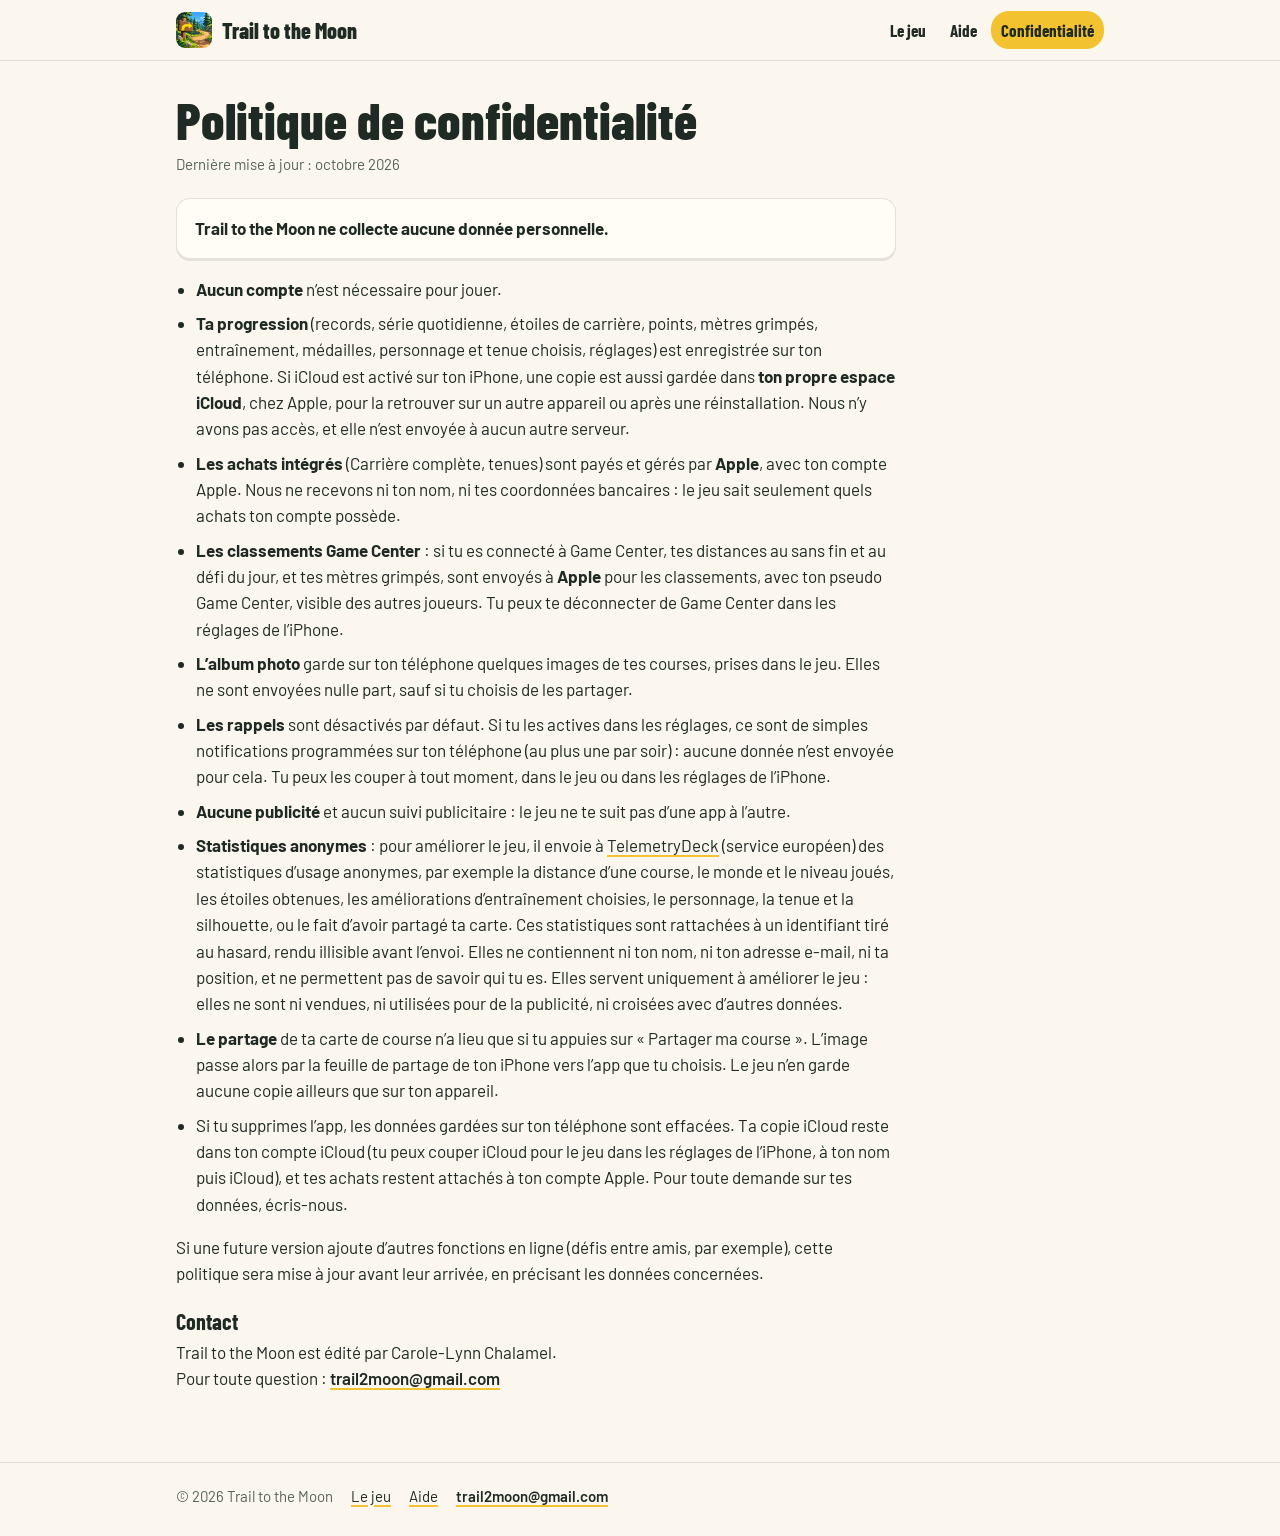
==== confidentialite.html @ 896c07b2 "Pages publiques de Trail to the Moon" ====
<!doctype html>
<html lang="fr">
<head>
<meta charset="utf-8">
<meta name="viewport" content="width=device-width, initial-scale=1, viewport-fit=cover">
<title>Confidentialité · Trail to the Moon</title>
<meta name="description" content="Politique de confidentialité de Trail to the Moon : aucune donnée personnelle collectée.">
<link rel="icon" href="img/favicon.png">
<link rel="apple-touch-icon" href="img/apple-touch-icon.png">
<link rel="preconnect" href="https://fonts.googleapis.com">
<link rel="preconnect" href="https://fonts.gstatic.com" crossorigin>
<link href="https://fonts.googleapis.com/css2?family=Barlow:wght@400;600&family=Barlow+Condensed:wght@700;800&display=swap" rel="stylesheet">
<link rel="stylesheet" href="style.css">
</head>
<body>
<header><div class="wrap">
  <a class="brand" href="./"><img src="img/icone.webp" alt=""><span>Trail to the Moon</span></a>
  <nav><a href="./">Le jeu</a><a href="aide.html">Aide</a><a href="confidentialite.html" aria-current="page">Confidentialité</a></nav>
</div></header>

<!-- Même contenu que PRIVACY.md (dépôt du jeu) : les deux se mettent à jour ensemble -->
<main class="wrap"><div class="doc">
  <h1>Politique de confidentialité</h1>
  <p class="date">Dernière mise à jour : octobre 2026</p>

  <div class="box"><p><strong>Trail to the Moon ne collecte aucune donnée personnelle.</strong></p></div>

  <ul>
    <li><strong>Aucun compte</strong> n’est nécessaire pour jouer.</li>
    <li><strong>Ta progression</strong> (records, série quotidienne, étoiles de carrière, points, mètres grimpés, entraînement, médailles, personnage et tenue choisis, réglages) est enregistrée sur ton téléphone. Si iCloud est activé sur ton iPhone, une copie est aussi gardée dans <strong>ton propre espace iCloud</strong>, chez Apple, pour la retrouver sur un autre appareil ou après une réinstallation. Nous n’y avons pas accès, et elle n’est envoyée à aucun autre serveur.</li>
    <li><strong>Les achats intégrés</strong> (Carrière complète, tenues) sont payés et gérés par <strong>Apple</strong>, avec ton compte Apple. Nous ne recevons ni ton nom, ni tes coordonnées bancaires : le jeu sait seulement quels achats ton compte possède.</li>
    <li><strong>Les classements Game Center</strong> : si tu es connecté à Game Center, tes distances au sans fin et au défi du jour, et tes mètres grimpés, sont envoyés à <strong>Apple</strong> pour les classements, avec ton pseudo Game Center, visible des autres joueurs. Tu peux te déconnecter de Game Center dans les réglages de l’iPhone.</li>
    <li><strong>L’album photo</strong> garde sur ton téléphone quelques images de tes courses, prises dans le jeu. Elles ne sont envoyées nulle part, sauf si tu choisis de les partager.</li>
    <li><strong>Les rappels</strong> sont désactivés par défaut. Si tu les actives dans les réglages, ce sont de simples notifications programmées sur ton téléphone (au plus une par soir) : aucune donnée n’est envoyée pour cela. Tu peux les couper à tout moment, dans le jeu ou dans les réglages de l’iPhone.</li>
    <li><strong>Aucune publicité</strong> et aucun suivi publicitaire : le jeu ne te suit pas d’une app à l’autre.</li>
    <li><strong>Statistiques anonymes</strong> : pour améliorer le jeu, il envoie à <a href="https://telemetrydeck.com/privacy/">TelemetryDeck</a> (service européen) des statistiques d’usage anonymes, par exemple la distance d’une course, le monde et le niveau joués, les étoiles obtenues, les améliorations d’entraînement choisies, le personnage, la tenue et la silhouette, ou le fait d’avoir partagé ta carte. Ces statistiques sont rattachées à un identifiant tiré au hasard, rendu illisible avant l’envoi. Elles ne contiennent ni ton nom, ni ton adresse e-mail, ni ta position, et ne permettent pas de savoir qui tu es. Elles servent uniquement à améliorer le jeu : elles ne sont ni vendues, ni utilisées pour de la publicité, ni croisées avec d’autres données.</li>
    <li><strong>Le partage</strong> de ta carte de course n’a lieu que si tu appuies sur « Partager ma course ». L’image passe alors par la feuille de partage de ton iPhone vers l’app que tu choisis. Le jeu n’en garde aucune copie ailleurs que sur ton appareil.</li>
    <li>Si tu supprimes l’app, les données gardées sur ton téléphone sont effacées. Ta copie iCloud reste dans ton compte iCloud (tu peux couper iCloud pour le jeu dans les réglages de l’iPhone, à ton nom puis iCloud), et tes achats restent attachés à ton compte Apple. Pour toute demande sur tes données, écris-nous.</li>
  </ul>

  <p>Si une future version ajoute d’autres fonctions en ligne (défis entre amis, par exemple), cette politique sera mise à jour avant leur arrivée, en précisant les données concernées.</p>

  <h3>Contact</h3>
  <p>Trail to the Moon est édité par Carole-Lynn Chalamel.<br>
  Pour toute question : <a class="mail" href="mailto:trail2moon@gmail.com">trail2moon@gmail.com</a></p>
</div></main>

<footer><div class="wrap">
  <span>© 2026 Trail to the Moon</span>
  <a href="./">Le jeu</a>
  <a href="aide.html">Aide</a>
  <a class="mail" href="mailto:trail2moon@gmail.com">trail2moon@gmail.com</a>
</div></footer>
</body>
</html>
---- style.css ----
/* Pages publiques de Trail to the Moon : présentation, aide, confidentialité (mêmes couleurs et polices que le jeu) */
:root{
  --bg:#FBF7EE; --card:#FFFDF6; --ink:#1F2A24; --muted:#56635B; --line:rgba(31,42,36,.12);
  --bib:#F2C230; --green:#2E8B6E; --shadow:0 2px 0 rgba(31,42,36,.10);
  --cond:'Barlow Condensed','Arial Narrow',sans-serif; --text:Barlow,system-ui,-apple-system,sans-serif;
}
@media (prefers-color-scheme: dark){
  :root:not([data-theme="light"]){ --bg:#141A16; --card:#1E2620; --ink:#EEF0E8; --muted:#AAB5AD; --line:rgba(238,240,232,.14); --shadow:none; }
}
:root[data-theme="dark"]{ --bg:#141A16; --card:#1E2620; --ink:#EEF0E8; --muted:#AAB5AD; --line:rgba(238,240,232,.14); --shadow:none; }

*{box-sizing:border-box}
html{-webkit-text-size-adjust:100%}
body{margin:0;background:var(--bg);color:var(--ink);font-family:var(--text);font-size:17px;line-height:1.55}
img{max-width:100%;display:block}
a{color:inherit;text-decoration-color:var(--bib);text-decoration-thickness:2px;text-underline-offset:3px}
.wrap{max-width:960px;margin:0 auto;padding:0 16px}

/* en-tête */
header{position:sticky;top:0;z-index:5;background:color-mix(in srgb, var(--bg) 88%, transparent);-webkit-backdrop-filter:blur(8px);backdrop-filter:blur(8px);border-bottom:1px solid var(--line)}
header .wrap{display:flex;align-items:center;justify-content:space-between;gap:12px;min-height:60px}
.brand{display:flex;align-items:center;gap:10px;text-decoration:none;font-family:var(--cond);font-weight:800;font-size:22px;white-space:nowrap}
.brand img{width:36px;height:36px;border-radius:9px}
nav{display:flex;gap:4px;flex-wrap:wrap;justify-content:flex-end}
nav a{text-decoration:none;font-family:var(--cond);font-weight:700;font-size:17px;padding:6px 10px;border-radius:18px}
nav a[aria-current="page"]{background:var(--bib);color:#1F2A24}
/* petit écran : l'icône seule, le menu tient sur une ligne */
@media (max-width:480px){ .brand span{display:none} nav a{font-size:16px;padding:6px 9px} }

/* accueil */
.hero{position:relative;min-height:min(78vh,640px);display:flex;align-items:flex-end;overflow:hidden;color:#FFFDF6}
.hero img{position:absolute;inset:0;width:100%;height:100%;object-fit:cover;object-position:50% 40%}
.hero::after{content:"";position:absolute;inset:0;background:linear-gradient(180deg,rgba(20,26,22,0) 35%,rgba(20,26,22,.78) 100%)}
.hero .wrap{position:relative;z-index:1;width:100%;padding-bottom:32px}
.hero h1{font-family:var(--cond);font-weight:800;font-size:clamp(46px,11vw,84px);line-height:.92;margin:0 0 10px;text-shadow:0 2px 12px rgba(0,0,0,.35)}
.hero p{font-size:clamp(17px,4.4vw,21px);max-width:560px;margin:0 0 16px;text-shadow:0 1px 8px rgba(0,0,0,.4)}
.pill{display:inline-flex;align-items:center;gap:8px;font-family:var(--cond);font-weight:700;font-size:19px;padding:10px 18px;border-radius:24px;background:var(--bib);color:#1F2A24;text-decoration:none}

section{padding:40px 0 8px}
h2{font-family:var(--cond);font-weight:800;font-size:34px;line-height:1;margin:0 0 14px}
h3{font-family:var(--cond);font-weight:700;font-size:22px;line-height:1.1;margin:22px 0 6px}
p{margin:0 0 14px}
.lead{color:var(--muted);font-size:18px;max-width:680px}

.feats{display:grid;grid-template-columns:repeat(auto-fit,minmax(240px,1fr));gap:12px}
.feat{background:var(--card);border:1px solid var(--line);border-radius:14px;padding:16px;box-shadow:var(--shadow)}
.feat b{display:block;font-family:var(--cond);font-size:21px;margin:2px 0 4px}
.feat span{color:var(--muted);font-size:15.5px;line-height:1.45;display:block}
.feat i{font-style:normal;font-size:26px}

.worlds{display:grid;grid-template-columns:repeat(auto-fill,minmax(150px,1fr));gap:10px}
.world{position:relative;border-radius:12px;overflow:hidden;aspect-ratio:3/2;background:var(--card)}
.world img{width:100%;height:100%;object-fit:cover}
.world b{position:absolute;left:0;right:0;bottom:0;padding:18px 10px 7px;font-family:var(--cond);font-size:17px;color:#FFFDF6;background:linear-gradient(transparent,rgba(20,26,22,.78))}

.offer{background:var(--card);border:2px solid color-mix(in srgb, var(--bib) 60%, transparent);border-radius:16px;padding:18px}
.offer ul{margin:0;padding-left:20px}
.offer li{margin:4px 0}

/* pages de texte (aide, confidentialité) */
.doc{padding:32px 0 8px;max-width:720px}
.doc h1{font-family:var(--cond);font-weight:800;font-size:clamp(38px,9vw,52px);line-height:1;margin:0 0 8px}
.doc .date{color:var(--muted);font-size:15px;margin-bottom:22px}
.doc ul{padding-left:20px}
.doc li{margin:8px 0}
.box{background:var(--card);border:1px solid var(--line);border-radius:14px;padding:16px 18px;margin:16px 0;box-shadow:var(--shadow)}
.box p:last-child{margin-bottom:0}
details{background:var(--card);border:1px solid var(--line);border-radius:12px;margin:8px 0;padding:0 16px}
details summary{cursor:pointer;font-family:var(--cond);font-weight:700;font-size:20px;padding:12px 0;list-style:none}
details summary::-webkit-details-marker{display:none}
details summary::after{content:"+";float:right;color:var(--muted)}
details[open] summary::after{content:"–"}
details > div{padding:0 0 12px;color:var(--ink)}
.mail{font-weight:600;word-break:break-all}

footer{margin-top:48px;border-top:1px solid var(--line);padding:22px 0 calc(28px + env(safe-area-inset-bottom,0px));color:var(--muted);font-size:15px}
footer .wrap{display:flex;flex-wrap:wrap;gap:8px 18px;align-items:center}
footer a{color:var(--ink)}
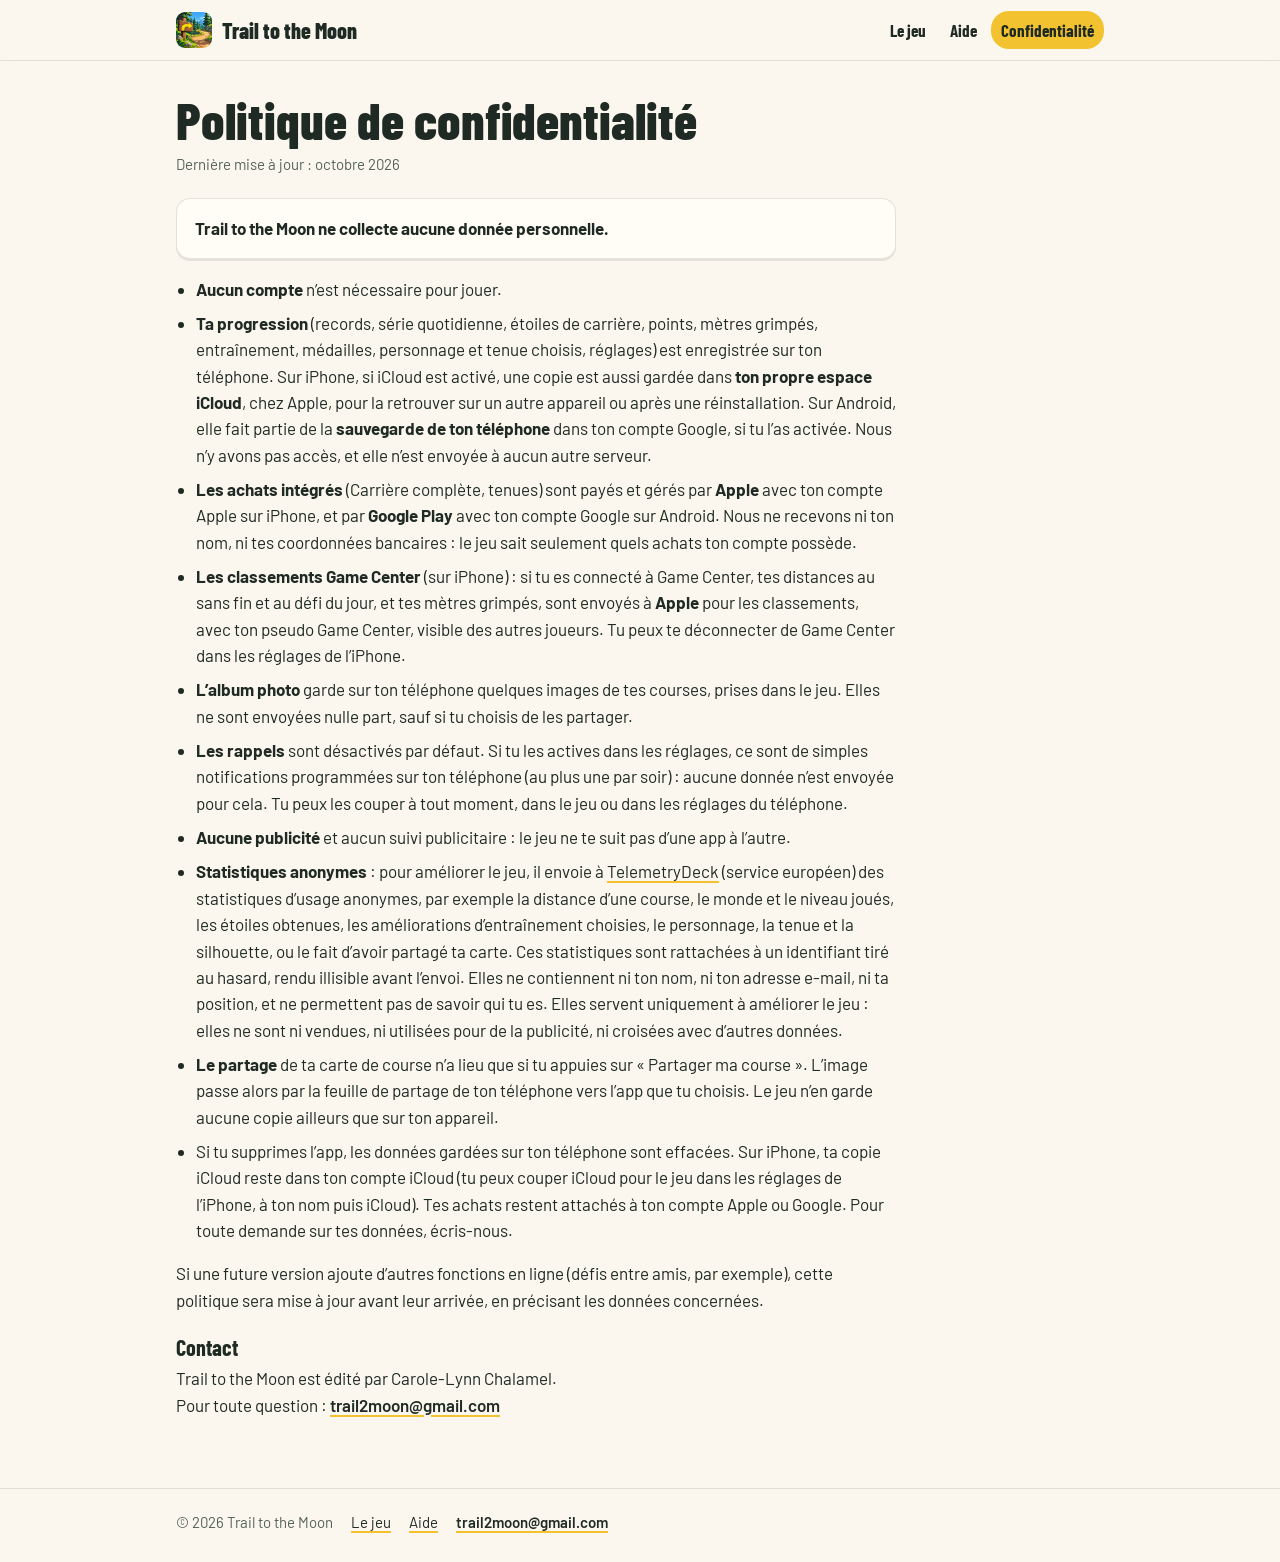
==== commit 18cd57d7: "Pages publiques de Trail to the Moon" ====
--- a/confidentialite.html
+++ b/confidentialite.html
@@ -27,15 +27,15 @@
 
   <ul>
     <li><strong>Aucun compte</strong> n’est nécessaire pour jouer.</li>
-    <li><strong>Ta progression</strong> (records, série quotidienne, étoiles de carrière, points, mètres grimpés, entraînement, médailles, personnage et tenue choisis, réglages) est enregistrée sur ton téléphone. Si iCloud est activé sur ton iPhone, une copie est aussi gardée dans <strong>ton propre espace iCloud</strong>, chez Apple, pour la retrouver sur un autre appareil ou après une réinstallation. Nous n’y avons pas accès, et elle n’est envoyée à aucun autre serveur.</li>
-    <li><strong>Les achats intégrés</strong> (Carrière complète, tenues) sont payés et gérés par <strong>Apple</strong>, avec ton compte Apple. Nous ne recevons ni ton nom, ni tes coordonnées bancaires : le jeu sait seulement quels achats ton compte possède.</li>
-    <li><strong>Les classements Game Center</strong> : si tu es connecté à Game Center, tes distances au sans fin et au défi du jour, et tes mètres grimpés, sont envoyés à <strong>Apple</strong> pour les classements, avec ton pseudo Game Center, visible des autres joueurs. Tu peux te déconnecter de Game Center dans les réglages de l’iPhone.</li>
+    <li><strong>Ta progression</strong> (records, série quotidienne, étoiles de carrière, points, mètres grimpés, entraînement, médailles, personnage et tenue choisis, réglages) est enregistrée sur ton téléphone. Sur iPhone, si iCloud est activé, une copie est aussi gardée dans <strong>ton propre espace iCloud</strong>, chez Apple, pour la retrouver sur un autre appareil ou après une réinstallation. Sur Android, elle fait partie de la <strong>sauvegarde de ton téléphone</strong> dans ton compte Google, si tu l’as activée. Nous n’y avons pas accès, et elle n’est envoyée à aucun autre serveur.</li>
+    <li><strong>Les achats intégrés</strong> (Carrière complète, tenues) sont payés et gérés par <strong>Apple</strong> avec ton compte Apple sur iPhone, et par <strong>Google Play</strong> avec ton compte Google sur Android. Nous ne recevons ni ton nom, ni tes coordonnées bancaires : le jeu sait seulement quels achats ton compte possède.</li>
+    <li><strong>Les classements Game Center</strong> (sur iPhone) : si tu es connecté à Game Center, tes distances au sans fin et au défi du jour, et tes mètres grimpés, sont envoyés à <strong>Apple</strong> pour les classements, avec ton pseudo Game Center, visible des autres joueurs. Tu peux te déconnecter de Game Center dans les réglages de l’iPhone.</li>
     <li><strong>L’album photo</strong> garde sur ton téléphone quelques images de tes courses, prises dans le jeu. Elles ne sont envoyées nulle part, sauf si tu choisis de les partager.</li>
-    <li><strong>Les rappels</strong> sont désactivés par défaut. Si tu les actives dans les réglages, ce sont de simples notifications programmées sur ton téléphone (au plus une par soir) : aucune donnée n’est envoyée pour cela. Tu peux les couper à tout moment, dans le jeu ou dans les réglages de l’iPhone.</li>
+    <li><strong>Les rappels</strong> sont désactivés par défaut. Si tu les actives dans les réglages, ce sont de simples notifications programmées sur ton téléphone (au plus une par soir) : aucune donnée n’est envoyée pour cela. Tu peux les couper à tout moment, dans le jeu ou dans les réglages du téléphone.</li>
     <li><strong>Aucune publicité</strong> et aucun suivi publicitaire : le jeu ne te suit pas d’une app à l’autre.</li>
     <li><strong>Statistiques anonymes</strong> : pour améliorer le jeu, il envoie à <a href="https://telemetrydeck.com/privacy/">TelemetryDeck</a> (service européen) des statistiques d’usage anonymes, par exemple la distance d’une course, le monde et le niveau joués, les étoiles obtenues, les améliorations d’entraînement choisies, le personnage, la tenue et la silhouette, ou le fait d’avoir partagé ta carte. Ces statistiques sont rattachées à un identifiant tiré au hasard, rendu illisible avant l’envoi. Elles ne contiennent ni ton nom, ni ton adresse e-mail, ni ta position, et ne permettent pas de savoir qui tu es. Elles servent uniquement à améliorer le jeu : elles ne sont ni vendues, ni utilisées pour de la publicité, ni croisées avec d’autres données.</li>
-    <li><strong>Le partage</strong> de ta carte de course n’a lieu que si tu appuies sur « Partager ma course ». L’image passe alors par la feuille de partage de ton iPhone vers l’app que tu choisis. Le jeu n’en garde aucune copie ailleurs que sur ton appareil.</li>
-    <li>Si tu supprimes l’app, les données gardées sur ton téléphone sont effacées. Ta copie iCloud reste dans ton compte iCloud (tu peux couper iCloud pour le jeu dans les réglages de l’iPhone, à ton nom puis iCloud), et tes achats restent attachés à ton compte Apple. Pour toute demande sur tes données, écris-nous.</li>
+    <li><strong>Le partage</strong> de ta carte de course n’a lieu que si tu appuies sur « Partager ma course ». L’image passe alors par la feuille de partage de ton téléphone vers l’app que tu choisis. Le jeu n’en garde aucune copie ailleurs que sur ton appareil.</li>
+    <li>Si tu supprimes l’app, les données gardées sur ton téléphone sont effacées. Sur iPhone, ta copie iCloud reste dans ton compte iCloud (tu peux couper iCloud pour le jeu dans les réglages de l’iPhone, à ton nom puis iCloud). Tes achats restent attachés à ton compte Apple ou Google. Pour toute demande sur tes données, écris-nous.</li>
   </ul>
 
   <p>Si une future version ajoute d’autres fonctions en ligne (défis entre amis, par exemple), cette politique sera mise à jour avant leur arrivée, en précisant les données concernées.</p>
